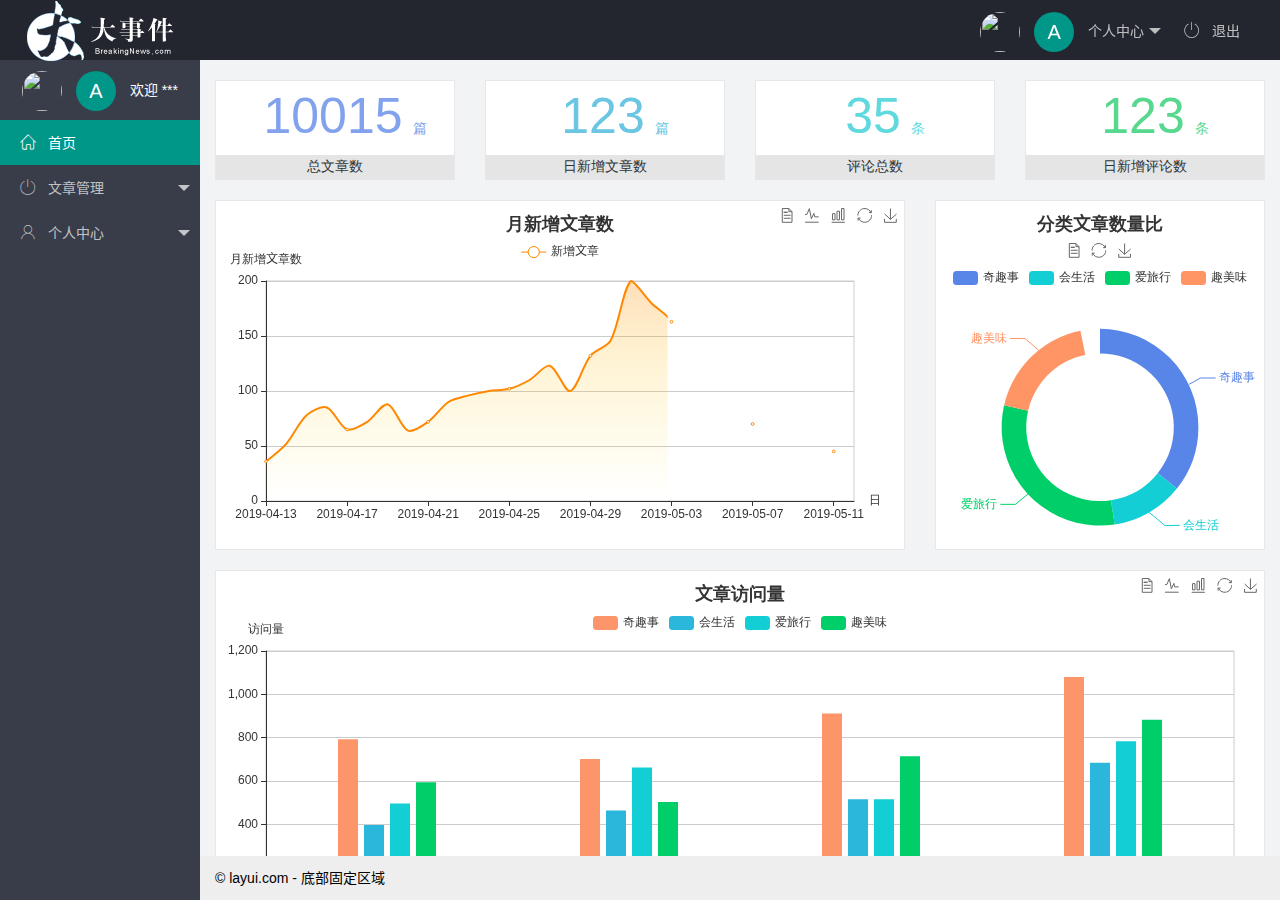
==== index.html @ 50512242 "完成了项目的首页功能" ====
<!DOCTYPE html>
<html lang="zh-CN">

<head>
    <meta charset="UTF-8">
    <meta name="viewport" content="width=device-width, initial-scale=1.0">
    <title>Document</title>
    <link rel="stylesheet" href="/assets/lib/layui/css/layui.css">
    <link rel="stylesheet" href="/assets/fonts/iconfont.css">
    <link rel="stylesheet" href="/assets/css/index.css">
</head>

<body class="layui-layout-body">
    <div class="layui-layout layui-layout-admin">
        <div class="layui-header">
            <div class="layui-logo">
                <img src="/assets/images/logo.png" alt="">
            </div>
            <!-- 头部区域（可配合layui已有的水平导航） -->
            
            <ul class="layui-nav layui-layout-right">
                <li class="layui-nav-item">
                    <a href="javascript:;" class="userinfo">
                        <img src="http://t.cn/RCzsdCq" class="layui-nav-img">
                        <span class="text-tavtar">A</span>
                        个人中心
                    </a>
                    <dl class="layui-nav-child">
                        <dd><a href="">基本资料</a></dd>
                        <dd><a href="">更换头像</a></dd>
                        <dd><a href="">重置密码</a></dd>
                    </dl>
                </li>
                <li class="layui-nav-item"><a href="javascript:;" id="btnLogout">
                    <span class="iconfont icon-tuichu"></span>
                    退出</a></li>
            </ul>
        </div>

        <div class="layui-side layui-bg-black">
            <div class="layui-side-scroll">

                <div class="userinfo">
                    <img src="http://t.cn/RCzsdCq" class="layui-nav-img">
                    <span class="text-tavtar"> A</span>
                    <span id="welcome">
                        欢迎 ***
                    </span>
                </div>

                <!-- 左侧导航区域（可配合layui已有的垂直导航） -->
                <ul class="layui-nav layui-nav-tree" lay-filter="test"  lay-shrink="all">
                    <li class="layui-nav-item layui-this"><a href="">
                        <span class="iconfont icon-home"></span>
                        首页</a></li>

                    <li class="layui-nav-item ">
                        <a class="" href="javascript:;">
                            <span class="iconfont icon-tuichu"></span>
                            文章管理</a>
                        <dl class="layui-nav-child">
                            <dd><a href="javascript:;"><i class="layui-icon layui-icon-app"></i>  文章类别</a></dd>
                            <dd><a href="javascript:;"><i class="layui-icon layui-icon-app"></i>  文章列表</a></dd>
                            <dd><a href="javascript:;"><i class="layui-icon layui-icon-app"></i>  发表文章</a></dd>
                        </dl>
                    </li>

                    <li class="layui-nav-item">
                        <a href="javascript:;">
                            <span class="iconfont icon-user"></span>
                            个人中心</a>
                        <dl class="layui-nav-child">
                            <dd><a href="javascript:;"><i class="layui-icon layui-icon-app"></i>  基本资料</a></dd>
                            <dd><a href="javascript:;"><i class="layui-icon layui-icon-app"></i>  更换头像</a></dd>
                            <dd><a href="javascript:;"><i class="layui-icon layui-icon-face-smile"></i>  重置密码</a></dd>
                        </dl>
                    </li>
                </ul>
            </div>
        </div>

        <div class="layui-body">
            <!-- 内容主体区域 -->
            <iframe src="/home/dashboard.html" frameborder="0"></iframe>
        </div>

        <div class="layui-footer">
            <!-- 底部固定区域 -->
            © layui.com - 底部固定区域
        </div>
    </div>
    
    <script src="/assets/lib/layui/layui.all.js"></script>
    <script src="/assets/lib/jquery.js"></script>
    <script src="/assets/\/js/baseAPI.js"></script>
    <script src="/assets/js/index.js"></script>
</body>

</html>
---- assets/lib/layui/css/layui.css ----
/** layui-v2.5.5 MIT License By https://www.layui.com */
 .layui-inline,img{display:inline-block;vertical-align:middle}h1,h2,h3,h4,h5,h6{font-weight:400}.layui-edge,.layui-header,.layui-inline,.layui-main{position:relative}.layui-body,.layui-edge,.layui-elip{overflow:hidden}.layui-btn,.layui-edge,.layui-inline,img{vertical-align:middle}.layui-btn,.layui-disabled,.layui-icon,.layui-unselect{-moz-user-select:none;-webkit-user-select:none;-ms-user-select:none}.layui-elip,.layui-form-checkbox span,.layui-form-pane .layui-form-label{text-overflow:ellipsis;white-space:nowrap}.layui-breadcrumb,.layui-tree-btnGroup{visibility:hidden}blockquote,body,button,dd,div,dl,dt,form,h1,h2,h3,h4,h5,h6,input,li,ol,p,pre,td,textarea,th,ul{margin:0;padding:0;-webkit-tap-highlight-color:rgba(0,0,0,0)}a:active,a:hover{outline:0}img{border:none}li{list-style:none}table{border-collapse:collapse;border-spacing:0}h4,h5,h6{font-size:100%}button,input,optgroup,option,select,textarea{font-family:inherit;font-size:inherit;font-style:inherit;font-weight:inherit;outline:0}pre{white-space:pre-wrap;white-space:-moz-pre-wrap;white-space:-pre-wrap;white-space:-o-pre-wrap;word-wrap:break-word}body{line-height:24px;font:14px Helvetica Neue,Helvetica,PingFang SC,Tahoma,Arial,sans-serif}hr{height:1px;margin:10px 0;border:0;clear:both}a{color:#333;text-decoration:none}a:hover{color:#777}a cite{font-style:normal;*cursor:pointer}.layui-border-box,.layui-border-box *{box-sizing:border-box}.layui-box,.layui-box *{box-sizing:content-box}.layui-clear{clear:both;*zoom:1}.layui-clear:after{content:'\20';clear:both;*zoom:1;display:block;height:0}.layui-inline{*display:inline;*zoom:1}.layui-edge{display:inline-block;width:0;height:0;border-width:6px;border-style:dashed;border-color:transparent}.layui-edge-top{top:-4px;border-bottom-color:#999;border-bottom-style:solid}.layui-edge-right{border-left-color:#999;border-left-style:solid}.layui-edge-bottom{top:2px;border-top-color:#999;border-top-style:solid}.layui-edge-left{border-right-color:#999;border-right-style:solid}.layui-disabled,.layui-disabled:hover{color:#d2d2d2!important;cursor:not-allowed!important}.layui-circle{border-radius:100%}.layui-show{display:block!important}.layui-hide{display:none!important}@font-face{font-family:layui-icon;src:url(../font/iconfont.eot?v=250);src:url(../font/iconfont.eot?v=250#iefix) format('embedded-opentype'),url(../font/iconfont.woff2?v=250) format('woff2'),url(../font/iconfont.woff?v=250) format('woff'),url(../font/iconfont.ttf?v=250) format('truetype'),url(../font/iconfont.svg?v=250#layui-icon) format('svg')}.layui-icon{font-family:layui-icon!important;font-size:16px;font-style:normal;-webkit-font-smoothing:antialiased;-moz-osx-font-smoothing:grayscale}.layui-icon-reply-fill:before{content:"\e611"}.layui-icon-set-fill:before{content:"\e614"}.layui-icon-menu-fill:before{content:"\e60f"}.layui-icon-search:before{content:"\e615"}.layui-icon-share:before{content:"\e641"}.layui-icon-set-sm:before{content:"\e620"}.layui-icon-engine:before{content:"\e628"}.layui-icon-close:before{content:"\1006"}.layui-icon-close-fill:before{content:"\1007"}.layui-icon-chart-screen:before{content:"\e629"}.layui-icon-star:before{content:"\e600"}.layui-icon-circle-dot:before{content:"\e617"}.layui-icon-chat:before{content:"\e606"}.layui-icon-release:before{content:"\e609"}.layui-icon-list:before{content:"\e60a"}.layui-icon-chart:before{content:"\e62c"}.layui-icon-ok-circle:before{content:"\1005"}.layui-icon-layim-theme:before{content:"\e61b"}.layui-icon-table:before{content:"\e62d"}.layui-icon-right:before{content:"\e602"}.layui-icon-left:before{content:"\e603"}.layui-icon-cart-simple:before{content:"\e698"}.layui-icon-face-cry:before{content:"\e69c"}.layui-icon-face-smile:before{content:"\e6af"}.layui-icon-survey:before{content:"\e6b2"}.layui-icon-tree:before{content:"\e62e"}.layui-icon-upload-circle:before{content:"\e62f"}.layui-icon-add-circle:before{content:"\e61f"}.layui-icon-download-circle:before{content:"\e601"}.layui-icon-templeate-1:before{content:"\e630"}.layui-icon-util:before{content:"\e631"}.layui-icon-face-surprised:before{content:"\e664"}.layui-icon-edit:before{content:"\e642"}.layui-icon-speaker:before{content:"\e645"}.layui-icon-down:before{content:"\e61a"}.layui-icon-file:before{content:"\e621"}.layui-icon-layouts:before{content:"\e632"}.layui-icon-rate-half:before{content:"\e6c9"}.layui-icon-add-circle-fine:before{content:"\e608"}.layui-icon-prev-circle:before{content:"\e633"}.layui-icon-read:before{content:"\e705"}.layui-icon-404:before{content:"\e61c"}.layui-icon-carousel:before{content:"\e634"}.layui-icon-help:before{content:"\e607"}.layui-icon-code-circle:before{content:"\e635"}.layui-icon-water:before{content:"\e636"}.layui-icon-username:before{content:"\e66f"}.layui-icon-find-fill:before{content:"\e670"}.layui-icon-about:before{content:"\e60b"}.layui-icon-location:before{content:"\e715"}.layui-icon-up:before{content:"\e619"}.layui-icon-pause:before{content:"\e651"}.layui-icon-date:before{content:"\e637"}.layui-icon-layim-uploadfile:before{content:"\e61d"}.layui-icon-delete:before{content:"\e640"}.layui-icon-play:before{content:"\e652"}.layui-icon-top:before{content:"\e604"}.layui-icon-friends:before{content:"\e612"}.layui-icon-refresh-3:before{content:"\e9aa"}.layui-icon-ok:before{content:"\e605"}.layui-icon-layer:before{content:"\e638"}.layui-icon-face-smile-fine:before{content:"\e60c"}.layui-icon-dollar:before{content:"\e659"}.layui-icon-group:before{content:"\e613"}.layui-icon-layim-download:before{content:"\e61e"}.layui-icon-picture-fine:before{content:"\e60d"}.layui-icon-link:before{content:"\e64c"}.layui-icon-diamond:before{content:"\e735"}.layui-icon-log:before{content:"\e60e"}.layui-icon-rate-solid:before{content:"\e67a"}.layui-icon-fonts-del:before{content:"\e64f"}.layui-icon-unlink:before{content:"\e64d"}.layui-icon-fonts-clear:before{content:"\e639"}.layui-icon-triangle-r:before{content:"\e623"}.layui-icon-circle:before{content:"\e63f"}.layui-icon-radio:before{content:"\e643"}.layui-icon-align-center:before{content:"\e647"}.layui-icon-align-right:before{content:"\e648"}.layui-icon-align-left:before{content:"\e649"}.layui-icon-loading-1:before{content:"\e63e"}.layui-icon-return:before{content:"\e65c"}.layui-icon-fonts-strong:before{content:"\e62b"}.layui-icon-upload:before{content:"\e67c"}.layui-icon-dialogue:before{content:"\e63a"}.layui-icon-video:before{content:"\e6ed"}.layui-icon-headset:before{content:"\e6fc"}.layui-icon-cellphone-fine:before{content:"\e63b"}.layui-icon-add-1:before{content:"\e654"}.layui-icon-face-smile-b:before{content:"\e650"}.layui-icon-fonts-html:before{content:"\e64b"}.layui-icon-form:before{content:"\e63c"}.layui-icon-cart:before{content:"\e657"}.layui-icon-camera-fill:before{content:"\e65d"}.layui-icon-tabs:before{content:"\e62a"}.layui-icon-fonts-code:before{content:"\e64e"}.layui-icon-fire:before{content:"\e756"}.layui-icon-set:before{content:"\e716"}.layui-icon-fonts-u:before{content:"\e646"}.layui-icon-triangle-d:before{content:"\e625"}.layui-icon-tips:before{content:"\e702"}.layui-icon-picture:before{content:"\e64a"}.layui-icon-more-vertical:before{content:"\e671"}.layui-icon-flag:before{content:"\e66c"}.layui-icon-loading:before{content:"\e63d"}.layui-icon-fonts-i:before{content:"\e644"}.layui-icon-refresh-1:before{content:"\e666"}.layui-icon-rmb:before{content:"\e65e"}.layui-icon-home:before{content:"\e68e"}.layui-icon-user:before{content:"\e770"}.layui-icon-notice:before{content:"\e667"}.layui-icon-login-weibo:before{content:"\e675"}.layui-icon-voice:before{content:"\e688"}.layui-icon-upload-drag:before{content:"\e681"}.layui-icon-login-qq:before{content:"\e676"}.layui-icon-snowflake:before{content:"\e6b1"}.layui-icon-file-b:before{content:"\e655"}.layui-icon-template:before{content:"\e663"}.layui-icon-auz:before{content:"\e672"}.layui-icon-console:before{content:"\e665"}.layui-icon-app:before{content:"\e653"}.layui-icon-prev:before{content:"\e65a"}.layui-icon-website:before{content:"\e7ae"}.layui-icon-next:before{content:"\e65b"}.layui-icon-component:before{content:"\e857"}.layui-icon-more:before{content:"\e65f"}.layui-icon-login-wechat:before{content:"\e677"}.layui-icon-shrink-right:before{content:"\e668"}.layui-icon-spread-left:before{content:"\e66b"}.layui-icon-camera:before{content:"\e660"}.layui-icon-note:before{content:"\e66e"}.layui-icon-refresh:before{content:"\e669"}.layui-icon-female:before{content:"\e661"}.layui-icon-male:before{content:"\e662"}.layui-icon-password:before{content:"\e673"}.layui-icon-senior:before{content:"\e674"}.layui-icon-theme:before{content:"\e66a"}.layui-icon-tread:before{content:"\e6c5"}.layui-icon-praise:before{content:"\e6c6"}.layui-icon-star-fill:before{content:"\e658"}.layui-icon-rate:before{content:"\e67b"}.layui-icon-template-1:before{content:"\e656"}.layui-icon-vercode:before{content:"\e679"}.layui-icon-cellphone:before{content:"\e678"}.layui-icon-screen-full:before{content:"\e622"}.layui-icon-screen-restore:before{content:"\e758"}.layui-icon-cols:before{content:"\e610"}.layui-icon-export:before{content:"\e67d"}.layui-icon-print:before{content:"\e66d"}.layui-icon-slider:before{content:"\e714"}.layui-icon-addition:before{content:"\e624"}.layui-icon-subtraction:before{content:"\e67e"}.layui-icon-service:before{content:"\e626"}.layui-icon-transfer:before{content:"\e691"}.layui-main{width:1140px;margin:0 auto}.layui-header{z-index:1000;height:60px}.layui-header a:hover{transition:all .5s;-webkit-transition:all .5s}.layui-side{position:fixed;left:0;top:0;bottom:0;z-index:999;width:200px;overflow-x:hidden}.layui-side-scroll{position:relative;width:220px;height:100%;overflow-x:hidden}.layui-body{position:absolute;left:200px;right:0;top:0;bottom:0;z-index:998;width:auto;overflow-y:auto;box-sizing:border-box}.layui-layout-body{overflow:hidden}.layui-layout-admin .layui-header{background-color:#23262E}.layui-layout-admin .layui-side{top:60px;width:200px;overflow-x:hidden}.layui-layout-admin .layui-body{position:fixed;top:60px;bottom:44px}.layui-layout-admin .layui-main{width:auto;margin:0 15px}.layui-layout-admin .layui-footer{position:fixed;left:200px;right:0;bottom:0;height:44px;line-height:44px;padding:0 15px;background-color:#eee}.layui-layout-admin .layui-logo{position:absolute;left:0;top:0;width:200px;height:100%;line-height:60px;text-align:center;color:#009688;font-size:16px}.layui-layout-admin .layui-header .layui-nav{background:0 0}.layui-layout-left{position:absolute!important;left:200px;top:0}.layui-layout-right{position:absolute!important;right:0;top:0}.layui-container{position:relative;margin:0 auto;padding:0 15px;box-sizing:border-box}.layui-fluid{position:relative;margin:0 auto;padding:0 15px}.layui-row:after,.layui-row:before{content:'';display:block;clear:both}.layui-col-lg1,.layui-col-lg10,.layui-col-lg11,.layui-col-lg12,.layui-col-lg2,.layui-col-lg3,.layui-col-lg4,.layui-col-lg5,.layui-col-lg6,.layui-col-lg7,.layui-col-lg8,.layui-col-lg9,.layui-col-md1,.layui-col-md10,.layui-col-md11,.layui-col-md12,.layui-col-md2,.layui-col-md3,.layui-col-md4,.layui-col-md5,.layui-col-md6,.layui-col-md7,.layui-col-md8,.layui-col-md9,.layui-col-sm1,.layui-col-sm10,.layui-col-sm11,.layui-col-sm12,.layui-col-sm2,.layui-col-sm3,.layui-col-sm4,.layui-col-sm5,.layui-col-sm6,.layui-col-sm7,.layui-col-sm8,.layui-col-sm9,.layui-col-xs1,.layui-col-xs10,.layui-col-xs11,.layui-col-xs12,.layui-col-xs2,.layui-col-xs3,.layui-col-xs4,.layui-col-xs5,.layui-col-xs6,.layui-col-xs7,.layui-col-xs8,.layui-col-xs9{position:relative;display:block;box-sizing:border-box}.layui-col-xs1,.layui-col-xs10,.layui-col-xs11,.layui-col-xs12,.layui-col-xs2,.layui-col-xs3,.layui-col-xs4,.layui-col-xs5,.layui-col-xs6,.layui-col-xs7,.layui-col-xs8,.layui-col-xs9{float:left}.layui-col-xs1{width:8.33333333%}.layui-col-xs2{width:16.66666667%}.layui-col-xs3{width:25%}.layui-col-xs4{width:33.33333333%}.layui-col-xs5{width:41.66666667%}.layui-col-xs6{width:50%}.layui-col-xs7{width:58.33333333%}.layui-col-xs8{width:66.66666667%}.layui-col-xs9{width:75%}.layui-col-xs10{width:83.33333333%}.layui-col-xs11{width:91.66666667%}.layui-col-xs12{width:100%}.layui-col-xs-offset1{margin-left:8.33333333%}.layui-col-xs-offset2{margin-left:16.66666667%}.layui-col-xs-offset3{margin-left:25%}.layui-col-xs-offset4{margin-left:33.33333333%}.layui-col-xs-offset5{margin-left:41.66666667%}.layui-col-xs-offset6{margin-left:50%}.layui-col-xs-offset7{margin-left:58.33333333%}.layui-col-xs-offset8{margin-left:66.66666667%}.layui-col-xs-offset9{margin-left:75%}.layui-col-xs-offset10{margin-left:83.33333333%}.layui-col-xs-offset11{margin-left:91.66666667%}.layui-col-xs-offset12{margin-left:100%}@media screen and (max-width:768px){.layui-hide-xs{display:none!important}.layui-show-xs-block{display:block!important}.layui-show-xs-inline{display:inline!important}.layui-show-xs-inline-block{display:inline-block!important}}@media screen and (min-width:768px){.layui-container{width:750px}.layui-hide-sm{display:none!important}.layui-show-sm-block{display:block!important}.layui-show-sm-inline{display:inline!important}.layui-show-sm-inline-block{display:inline-block!important}.layui-col-sm1,.layui-col-sm10,.layui-col-sm11,.layui-col-sm12,.layui-col-sm2,.layui-col-sm3,.layui-col-sm4,.layui-col-sm5,.layui-col-sm6,.layui-col-sm7,.layui-col-sm8,.layui-col-sm9{float:left}.layui-col-sm1{width:8.33333333%}.layui-col-sm2{width:16.66666667%}.layui-col-sm3{width:25%}.layui-col-sm4{width:33.33333333%}.layui-col-sm5{width:41.66666667%}.layui-col-sm6{width:50%}.layui-col-sm7{width:58.33333333%}.layui-col-sm8{width:66.66666667%}.layui-col-sm9{width:75%}.layui-col-sm10{width:83.33333333%}.layui-col-sm11{width:91.66666667%}.layui-col-sm12{width:100%}.layui-col-sm-offset1{margin-left:8.33333333%}.layui-col-sm-offset2{margin-left:16.66666667%}.layui-col-sm-offset3{margin-left:25%}.layui-col-sm-offset4{margin-left:33.33333333%}.layui-col-sm-offset5{margin-left:41.66666667%}.layui-col-sm-offset6{margin-left:50%}.layui-col-sm-offset7{margin-left:58.33333333%}.layui-col-sm-offset8{margin-left:66.66666667%}.layui-col-sm-offset9{margin-left:75%}.layui-col-sm-offset10{margin-left:83.33333333%}.layui-col-sm-offset11{margin-left:91.66666667%}.layui-col-sm-offset12{margin-left:100%}}@media screen and (min-width:992px){.layui-container{width:970px}.layui-hide-md{display:none!important}.layui-show-md-block{display:block!important}.layui-show-md-inline{display:inline!important}.layui-show-md-inline-block{display:inline-block!important}.layui-col-md1,.layui-col-md10,.layui-col-md11,.layui-col-md12,.layui-col-md2,.layui-col-md3,.layui-col-md4,.layui-col-md5,.layui-col-md6,.layui-col-md7,.layui-col-md8,.layui-col-md9{float:left}.layui-col-md1{width:8.33333333%}.layui-col-md2{width:16.66666667%}.layui-col-md3{width:25%}.layui-col-md4{width:33.33333333%}.layui-col-md5{width:41.66666667%}.layui-col-md6{width:50%}.layui-col-md7{width:58.33333333%}.layui-col-md8{width:66.66666667%}.layui-col-md9{width:75%}.layui-col-md10{width:83.33333333%}.layui-col-md11{width:91.66666667%}.layui-col-md12{width:100%}.layui-col-md-offset1{margin-left:8.33333333%}.layui-col-md-offset2{margin-left:16.66666667%}.layui-col-md-offset3{margin-left:25%}.layui-col-md-offset4{margin-left:33.33333333%}.layui-col-md-offset5{margin-left:41.66666667%}.layui-col-md-offset6{margin-left:50%}.layui-col-md-offset7{margin-left:58.33333333%}.layui-col-md-offset8{margin-left:66.66666667%}.layui-col-md-offset9{margin-left:75%}.layui-col-md-offset10{margin-left:83.33333333%}.layui-col-md-offset11{margin-left:91.66666667%}.layui-col-md-offset12{margin-left:100%}}@media screen and (min-width:1200px){.layui-container{width:1170px}.layui-hide-lg{display:none!important}.layui-show-lg-block{display:block!important}.layui-show-lg-inline{display:inline!important}.layui-show-lg-inline-block{display:inline-block!important}.layui-col-lg1,.layui-col-lg10,.layui-col-lg11,.layui-col-lg12,.layui-col-lg2,.layui-col-lg3,.layui-col-lg4,.layui-col-lg5,.layui-col-lg6,.layui-col-lg7,.layui-col-lg8,.layui-col-lg9{float:left}.layui-col-lg1{width:8.33333333%}.layui-col-lg2{width:16.66666667%}.layui-col-lg3{width:25%}.layui-col-lg4{width:33.33333333%}.layui-col-lg5{width:41.66666667%}.layui-col-lg6{width:50%}.layui-col-lg7{width:58.33333333%}.layui-col-lg8{width:66.66666667%}.layui-col-lg9{width:75%}.layui-col-lg10{width:83.33333333%}.layui-col-lg11{width:91.66666667%}.layui-col-lg12{width:100%}.layui-col-lg-offset1{margin-left:8.33333333%}.layui-col-lg-offset2{margin-left:16.66666667%}.layui-col-lg-offset3{margin-left:25%}.layui-col-lg-offset4{margin-left:33.33333333%}.layui-col-lg-offset5{margin-left:41.66666667%}.layui-col-lg-offset6{margin-left:50%}.layui-col-lg-offset7{margin-left:58.33333333%}.layui-col-lg-offset8{margin-left:66.66666667%}.layui-col-lg-offset9{margin-left:75%}.layui-col-lg-offset10{margin-left:83.33333333%}.layui-col-lg-offset11{margin-left:91.66666667%}.layui-col-lg-offset12{margin-left:100%}}.layui-col-space1{margin:-.5px}.layui-col-space1>*{padding:.5px}.layui-col-space3{margin:-1.5px}.layui-col-space3>*{padding:1.5px}.layui-col-space5{margin:-2.5px}.layui-col-space5>*{padding:2.5px}.layui-col-space8{margin:-3.5px}.layui-col-space8>*{padding:3.5px}.layui-col-space10{margin:-5px}.layui-col-space10>*{padding:5px}.layui-col-space12{margin:-6px}.layui-col-space12>*{padding:6px}.layui-col-space15{margin:-7.5px}.layui-col-space15>*{padding:7.5px}.layui-col-space18{margin:-9px}.layui-col-space18>*{padding:9px}.layui-col-space20{margin:-10px}.layui-col-space20>*{padding:10px}.layui-col-space22{margin:-11px}.layui-col-space22>*{padding:11px}.layui-col-space25{margin:-12.5px}.layui-col-space25>*{padding:12.5px}.layui-col-space30{margin:-15px}.layui-col-space30>*{padding:15px}.layui-btn,.layui-input,.layui-select,.layui-textarea,.layui-upload-button{outline:0;-webkit-appearance:none;transition:all .3s;-webkit-transition:all .3s;box-sizing:border-box}.layui-elem-quote{margin-bottom:10px;padding:15px;line-height:22px;border-left:5px solid #009688;border-radius:0 2px 2px 0;background-color:#f2f2f2}.layui-quote-nm{border-style:solid;border-width:1px 1px 1px 5px;background:0 0}.layui-elem-field{margin-bottom:10px;padding:0;border-width:1px;border-style:solid}.layui-elem-field legend{margin-left:20px;padding:0 10px;font-size:20px;font-weight:300}.layui-field-title{margin:10px 0 20px;border-width:1px 0 0}.layui-field-box{padding:10px 15px}.layui-field-title .layui-field-box{padding:10px 0}.layui-progress{position:relative;height:6px;border-radius:20px;background-color:#e2e2e2}.layui-progress-bar{position:absolute;left:0;top:0;width:0;max-width:100%;height:6px;border-radius:20px;text-align:right;background-color:#5FB878;transition:all .3s;-webkit-transition:all .3s}.layui-progress-big,.layui-progress-big .layui-progress-bar{height:18px;line-height:18px}.layui-progress-text{position:relative;top:-20px;line-height:18px;font-size:12px;color:#666}.layui-progress-big .layui-progress-text{position:static;padding:0 10px;color:#fff}.layui-collapse{border-width:1px;border-style:solid;border-radius:2px}.layui-colla-content,.layui-colla-item{border-top-width:1px;border-top-style:solid}.layui-colla-item:first-child{border-top:none}.layui-colla-title{position:relative;height:42px;line-height:42px;padding:0 15px 0 35px;color:#333;background-color:#f2f2f2;cursor:pointer;font-size:14px;overflow:hidden}.layui-colla-content{display:none;padding:10px 15px;line-height:22px;color:#666}.layui-colla-icon{position:absolute;left:15px;top:0;font-size:14px}.layui-card{margin-bottom:15px;border-radius:2px;background-color:#fff;box-shadow:0 1px 2px 0 rgba(0,0,0,.05)}.layui-card:last-child{margin-bottom:0}.layui-card-header{position:relative;height:42px;line-height:42px;padding:0 15px;border-bottom:1px solid #f6f6f6;color:#333;border-radius:2px 2px 0 0;font-size:14px}.layui-bg-black,.layui-bg-blue,.layui-bg-cyan,.layui-bg-green,.layui-bg-orange,.layui-bg-red{color:#fff!important}.layui-card-body{position:relative;padding:10px 15px;line-height:24px}.layui-card-body[pad15]{padding:15px}.layui-card-body[pad20]{padding:20px}.layui-card-body .layui-table{margin:5px 0}.layui-card .layui-tab{margin:0}.layui-panel-window{position:relative;padding:15px;border-radius:0;border-top:5px solid #E6E6E6;background-color:#fff}.layui-auxiliar-moving{position:fixed;left:0;right:0;top:0;bottom:0;width:100%;height:100%;background:0 0;z-index:9999999999}.layui-form-label,.layui-form-mid,.layui-form-select,.layui-input-block,.layui-input-inline,.layui-textarea{position:relative}.layui-bg-red{background-color:#FF5722!important}.layui-bg-orange{background-color:#FFB800!important}.layui-bg-green{background-color:#009688!important}.layui-bg-cyan{background-color:#2F4056!important}.layui-bg-blue{background-color:#1E9FFF!important}.layui-bg-black{background-color:#393D49!important}.layui-bg-gray{background-color:#eee!important;color:#666!important}.layui-badge-rim,.layui-colla-content,.layui-colla-item,.layui-collapse,.layui-elem-field,.layui-form-pane .layui-form-item[pane],.layui-form-pane .layui-form-label,.layui-input,.layui-layedit,.layui-layedit-tool,.layui-quote-nm,.layui-select,.layui-tab-bar,.layui-tab-card,.layui-tab-title,.layui-tab-title .layui-this:after,.layui-textarea{border-color:#e6e6e6}.layui-timeline-item:before,hr{background-color:#e6e6e6}.layui-text{line-height:22px;font-size:14px;color:#666}.layui-text h1,.layui-text h2,.layui-text h3{font-weight:500;color:#333}.layui-text h1{font-size:30px}.layui-text h2{font-size:24px}.layui-text h3{font-size:18px}.layui-text a:not(.layui-btn){color:#01AAED}.layui-text a:not(.layui-btn):hover{text-decoration:underline}.layui-text ul{padding:5px 0 5px 15px}.layui-text ul li{margin-top:5px;list-style-type:disc}.layui-text em,.layui-word-aux{color:#999!important;padding:0 5px!important}.layui-btn{display:inline-block;height:38px;line-height:38px;padding:0 18px;background-color:#009688;color:#fff;white-space:nowrap;text-align:center;font-size:14px;border:none;border-radius:2px;cursor:pointer}.layui-btn:hover{opacity:.8;filter:alpha(opacity=80);color:#fff}.layui-btn:active{opacity:1;filter:alpha(opacity=100)}.layui-btn+.layui-btn{margin-left:10px}.layui-btn-container{font-size:0}.layui-btn-container .layui-btn{margin-right:10px;margin-bottom:10px}.layui-btn-container .layui-btn+.layui-btn{margin-left:0}.layui-table .layui-btn-container .layui-btn{margin-bottom:9px}.layui-btn-radius{border-radius:100px}.layui-btn .layui-icon{margin-right:3px;font-size:18px;vertical-align:bottom;vertical-align:middle\9}.layui-btn-primary{border:1px solid #C9C9C9;background-color:#fff;color:#555}.layui-btn-primary:hover{border-color:#009688;color:#333}.layui-btn-normal{background-color:#1E9FFF}.layui-btn-warm{background-color:#FFB800}.layui-btn-danger{background-color:#FF5722}.layui-btn-checked{background-color:#5FB878}.layui-btn-disabled,.layui-btn-disabled:active,.layui-btn-disabled:hover{border:1px solid #e6e6e6;background-color:#FBFBFB;color:#C9C9C9;cursor:not-allowed;opacity:1}.layui-btn-lg{height:44px;line-height:44px;padding:0 25px;font-size:16px}.layui-btn-sm{height:30px;line-height:30px;padding:0 10px;font-size:12px}.layui-btn-sm i{font-size:16px!important}.layui-btn-xs{height:22px;line-height:22px;padding:0 5px;font-size:12px}.layui-btn-xs i{font-size:14px!important}.layui-btn-group{display:inline-block;vertical-align:middle;font-size:0}.layui-btn-group .layui-btn{margin-left:0!important;margin-right:0!important;border-left:1px solid rgba(255,255,255,.5);border-radius:0}.layui-btn-group .layui-btn-primary{border-left:none}.layui-btn-group .layui-btn-primary:hover{border-color:#C9C9C9;color:#009688}.layui-btn-group .layui-btn:first-child{border-left:none;border-radius:2px 0 0 2px}.layui-btn-group .layui-btn-primary:first-child{border-left:1px solid #c9c9c9}.layui-btn-group .layui-btn:last-child{border-radius:0 2px 2px 0}.layui-btn-group .layui-btn+.layui-btn{margin-left:0}.layui-btn-group+.layui-btn-group{margin-left:10px}.layui-btn-fluid{width:100%}.layui-input,.layui-select,.layui-textarea{height:38px;line-height:1.3;line-height:38px\9;border-width:1px;border-style:solid;background-color:#fff;border-radius:2px}.layui-input::-webkit-input-placeholder,.layui-select::-webkit-input-placeholder,.layui-textarea::-webkit-input-placeholder{line-height:1.3}.layui-input,.layui-textarea{display:block;width:100%;padding-left:10px}.layui-input:hover,.layui-textarea:hover{border-color:#D2D2D2!important}.layui-input:focus,.layui-textarea:focus{border-color:#C9C9C9!important}.layui-textarea{min-height:100px;height:auto;line-height:20px;padding:6px 10px;resize:vertical}.layui-select{padding:0 10px}.layui-form input[type=checkbox],.layui-form input[type=radio],.layui-form select{display:none}.layui-form [lay-ignore]{display:initial}.layui-form-item{margin-bottom:15px;clear:both;*zoom:1}.layui-form-item:after{content:'\20';clear:both;*zoom:1;display:block;height:0}.layui-form-label{float:left;display:block;padding:9px 15px;width:80px;font-weight:400;line-height:20px;text-align:right}.layui-form-label-col{display:block;float:none;padding:9px 0;line-height:20px;text-align:left}.layui-form-item .layui-inline{margin-bottom:5px;margin-right:10px}.layui-input-block{margin-left:110px;min-height:36px}.layui-input-inline{display:inline-block;vertical-align:middle}.layui-form-item .layui-input-inline{float:left;width:190px;margin-right:10px}.layui-form-text .layui-input-inline{width:auto}.layui-form-mid{float:left;display:block;padding:9px 0!important;line-height:20px;margin-right:10px}.layui-form-danger+.layui-form-select .layui-input,.layui-form-danger:focus{border-color:#FF5722!important}.layui-form-select .layui-input{padding-right:30px;cursor:pointer}.layui-form-select .layui-edge{position:absolute;right:10px;top:50%;margin-top:-3px;cursor:pointer;border-width:6px;border-top-color:#c2c2c2;border-top-style:solid;transition:all .3s;-webkit-transition:all .3s}.layui-form-select dl{display:none;position:absolute;left:0;top:42px;padding:5px 0;z-index:899;min-width:100%;border:1px solid #d2d2d2;max-height:300px;overflow-y:auto;background-color:#fff;border-radius:2px;box-shadow:0 2px 4px rgba(0,0,0,.12);box-sizing:border-box}.layui-form-select dl dd,.layui-form-select dl dt{padding:0 10px;line-height:36px;white-space:nowrap;overflow:hidden;text-overflow:ellipsis}.layui-form-select dl dt{font-size:12px;color:#999}.layui-form-select dl dd{cursor:pointer}.layui-form-select dl dd:hover{background-color:#f2f2f2;-webkit-transition:.5s all;transition:.5s all}.layui-form-select .layui-select-group dd{padding-left:20px}.layui-form-select dl dd.layui-select-tips{padding-left:10px!important;color:#999}.layui-form-select dl dd.layui-this{background-color:#5FB878;color:#fff}.layui-form-checkbox,.layui-form-select dl dd.layui-disabled{background-color:#fff}.layui-form-selected dl{display:block}.layui-form-checkbox,.layui-form-checkbox *,.layui-form-switch{display:inline-block;vertical-align:middle}.layui-form-selected .layui-edge{margin-top:-9px;-webkit-transform:rotate(180deg);transform:rotate(180deg);margin-top:-3px\9}:root .layui-form-selected .layui-edge{margin-top:-9px\0/IE9}.layui-form-selectup dl{top:auto;bottom:42px}.layui-select-none{margin:5px 0;text-align:center;color:#999}.layui-select-disabled .layui-disabled{border-color:#eee!important}.layui-select-disabled .layui-edge{border-top-color:#d2d2d2}.layui-form-checkbox{position:relative;height:30px;line-height:30px;margin-right:10px;padding-right:30px;cursor:pointer;font-size:0;-webkit-transition:.1s linear;transition:.1s linear;box-sizing:border-box}.layui-form-checkbox span{padding:0 10px;height:100%;font-size:14px;border-radius:2px 0 0 2px;background-color:#d2d2d2;color:#fff;overflow:hidden}.layui-form-checkbox:hover span{background-color:#c2c2c2}.layui-form-checkbox i{position:absolute;right:0;top:0;width:30px;height:28px;border:1px solid #d2d2d2;border-left:none;border-radius:0 2px 2px 0;color:#fff;font-size:20px;text-align:center}.layui-form-checkbox:hover i{border-color:#c2c2c2;color:#c2c2c2}.layui-form-checked,.layui-form-checked:hover{border-color:#5FB878}.layui-form-checked span,.layui-form-checked:hover span{background-color:#5FB878}.layui-form-checked i,.layui-form-checked:hover i{color:#5FB878}.layui-form-item .layui-form-checkbox{margin-top:4px}.layui-form-checkbox[lay-skin=primary]{height:auto!important;line-height:normal!important;min-width:18px;min-height:18px;border:none!important;margin-right:0;padding-left:28px;padding-right:0;background:0 0}.layui-form-checkbox[lay-skin=primary] span{padding-left:0;padding-right:15px;line-height:18px;background:0 0;color:#666}.layui-form-checkbox[lay-skin=primary] i{right:auto;left:0;width:16px;height:16px;line-height:16px;border:1px solid #d2d2d2;font-size:12px;border-radius:2px;background-color:#fff;-webkit-transition:.1s linear;transition:.1s linear}.layui-form-checkbox[lay-skin=primary]:hover i{border-color:#5FB878;color:#fff}.layui-form-checked[lay-skin=primary] i{border-color:#5FB878!important;background-color:#5FB878;color:#fff}.layui-checkbox-disbaled[lay-skin=primary] span{background:0 0!important;color:#c2c2c2}.layui-checkbox-disbaled[lay-skin=primary]:hover i{border-color:#d2d2d2}.layui-form-item .layui-form-checkbox[lay-skin=primary]{margin-top:10px}.layui-form-switch{position:relative;height:22px;line-height:22px;min-width:35px;padding:0 5px;margin-top:8px;border:1px solid #d2d2d2;border-radius:20px;cursor:pointer;background-color:#fff;-webkit-transition:.1s linear;transition:.1s linear}.layui-form-switch i{position:absolute;left:5px;top:3px;width:16px;height:16px;border-radius:20px;background-color:#d2d2d2;-webkit-transition:.1s linear;transition:.1s linear}.layui-form-switch em{position:relative;top:0;width:25px;margin-left:21px;padding:0!important;text-align:center!important;color:#999!important;font-style:normal!important;font-size:12px}.layui-form-onswitch{border-color:#5FB878;background-color:#5FB878}.layui-checkbox-disbaled,.layui-checkbox-disbaled i{border-color:#e2e2e2!important}.layui-form-onswitch i{left:100%;margin-left:-21px;background-color:#fff}.layui-form-onswitch em{margin-left:5px;margin-right:21px;color:#fff!important}.layui-checkbox-disbaled span{background-color:#e2e2e2!important}.layui-checkbox-disbaled:hover i{color:#fff!important}[lay-radio]{display:none}.layui-form-radio,.layui-form-radio *{display:inline-block;vertical-align:middle}.layui-form-radio{line-height:28px;margin:6px 10px 0 0;padding-right:10px;cursor:pointer;font-size:0}.layui-form-radio *{font-size:14px}.layui-form-radio>i{margin-right:8px;font-size:22px;color:#c2c2c2}.layui-form-radio>i:hover,.layui-form-radioed>i{color:#5FB878}.layui-radio-disbaled>i{color:#e2e2e2!important}.layui-form-pane .layui-form-label{width:110px;padding:8px 15px;height:38px;line-height:20px;border-width:1px;border-style:solid;border-radius:2px 0 0 2px;text-align:center;background-color:#FBFBFB;overflow:hidden;box-sizing:border-box}.layui-form-pane .layui-input-inline{margin-left:-1px}.layui-form-pane .layui-input-block{margin-left:110px;left:-1px}.layui-form-pane .layui-input{border-radius:0 2px 2px 0}.layui-form-pane .layui-form-text .layui-form-label{float:none;width:100%;border-radius:2px;box-sizing:border-box;text-align:left}.layui-form-pane .layui-form-text .layui-input-inline{display:block;margin:0;top:-1px;clear:both}.layui-form-pane .layui-form-text .layui-input-block{margin:0;left:0;top:-1px}.layui-form-pane .layui-form-text .layui-textarea{min-height:100px;border-radius:0 0 2px 2px}.layui-form-pane .layui-form-checkbox{margin:4px 0 4px 10px}.layui-form-pane .layui-form-radio,.layui-form-pane .layui-form-switch{margin-top:6px;margin-left:10px}.layui-form-pane .layui-form-item[pane]{position:relative;border-width:1px;border-style:solid}.layui-form-pane .layui-form-item[pane] .layui-form-label{position:absolute;left:0;top:0;height:100%;border-width:0 1px 0 0}.layui-form-pane .layui-form-item[pane] .layui-input-inline{margin-left:110px}@media screen and (max-width:450px){.layui-form-item .layui-form-label{text-overflow:ellipsis;overflow:hidden;white-space:nowrap}.layui-form-item .layui-inline{display:block;margin-right:0;margin-bottom:20px;clear:both}.layui-form-item .layui-inline:after{content:'\20';clear:both;display:block;height:0}.layui-form-item .layui-input-inline{display:block;float:none;left:-3px;width:auto;margin:0 0 10px 112px}.layui-form-item .layui-input-inline+.layui-form-mid{margin-left:110px;top:-5px;padding:0}.layui-form-item .layui-form-checkbox{margin-right:5px;margin-bottom:5px}}.layui-layedit{border-width:1px;border-style:solid;border-radius:2px}.layui-layedit-tool{padding:3px 5px;border-bottom-width:1px;border-bottom-style:solid;font-size:0}.layedit-tool-fixed{position:fixed;top:0;border-top:1px solid #e2e2e2}.layui-layedit-tool .layedit-tool-mid,.layui-layedit-tool .layui-icon{display:inline-block;vertical-align:middle;text-align:center;font-size:14px}.layui-layedit-tool .layui-icon{position:relative;width:32px;height:30px;line-height:30px;margin:3px 5px;color:#777;cursor:pointer;border-radius:2px}.layui-layedit-tool .layui-icon:hover{color:#393D49}.layui-layedit-tool .layui-icon:active{color:#000}.layui-layedit-tool .layedit-tool-active{background-color:#e2e2e2;color:#000}.layui-layedit-tool .layui-disabled,.layui-layedit-tool .layui-disabled:hover{color:#d2d2d2;cursor:not-allowed}.layui-layedit-tool .layedit-tool-mid{width:1px;height:18px;margin:0 10px;background-color:#d2d2d2}.layedit-tool-html{width:50px!important;font-size:30px!important}.layedit-tool-b,.layedit-tool-code,.layedit-tool-help{font-size:16px!important}.layedit-tool-d,.layedit-tool-face,.layedit-tool-image,.layedit-tool-unlink{font-size:18px!important}.layedit-tool-image input{position:absolute;font-size:0;left:0;top:0;width:100%;height:100%;opacity:.01;filter:Alpha(opacity=1);cursor:pointer}.layui-layedit-iframe iframe{display:block;width:100%}#LAY_layedit_code{overflow:hidden}.layui-laypage{display:inline-block;*display:inline;*zoom:1;vertical-align:middle;margin:10px 0;font-size:0}.layui-laypage>a:first-child,.layui-laypage>a:first-child em{border-radius:2px 0 0 2px}.layui-laypage>a:last-child,.layui-laypage>a:last-child em{border-radius:0 2px 2px 0}.layui-laypage>:first-child{margin-left:0!important}.layui-laypage>:last-child{margin-right:0!important}.layui-laypage a,.layui-laypage button,.layui-laypage input,.layui-laypage select,.layui-laypage span{border:1px solid #e2e2e2}.layui-laypage a,.layui-laypage span{display:inline-block;*display:inline;*zoom:1;vertical-align:middle;padding:0 15px;height:28px;line-height:28px;margin:0 -1px 5px 0;background-color:#fff;color:#333;font-size:12px}.layui-flow-more a *,.layui-laypage input,.layui-table-view select[lay-ignore]{display:inline-block}.layui-laypage a:hover{color:#009688}.layui-laypage em{font-style:normal}.layui-laypage .layui-laypage-spr{color:#999;font-weight:700}.layui-laypage a{text-decoration:none}.layui-laypage .layui-laypage-curr{position:relative}.layui-laypage .layui-laypage-curr em{position:relative;color:#fff}.layui-laypage .layui-laypage-curr .layui-laypage-em{position:absolute;left:-1px;top:-1px;padding:1px;width:100%;height:100%;background-color:#009688}.layui-laypage-em{border-radius:2px}.layui-laypage-next em,.layui-laypage-prev em{font-family:Sim sun;font-size:16px}.layui-laypage .layui-laypage-count,.layui-laypage .layui-laypage-limits,.layui-laypage .layui-laypage-refresh,.layui-laypage .layui-laypage-skip{margin-left:10px;margin-right:10px;padding:0;border:none}.layui-laypage .layui-laypage-limits,.layui-laypage .layui-laypage-refresh{vertical-align:top}.layui-laypage .layui-laypage-refresh i{font-size:18px;cursor:pointer}.layui-laypage select{height:22px;padding:3px;border-radius:2px;cursor:pointer}.layui-laypage .layui-laypage-skip{height:30px;line-height:30px;color:#999}.layui-laypage button,.layui-laypage input{height:30px;line-height:30px;border-radius:2px;vertical-align:top;background-color:#fff;box-sizing:border-box}.layui-laypage input{width:40px;margin:0 10px;padding:0 3px;text-align:center}.layui-laypage input:focus,.layui-laypage select:focus{border-color:#009688!important}.layui-laypage button{margin-left:10px;padding:0 10px;cursor:pointer}.layui-table,.layui-table-view{margin:10px 0}.layui-flow-more{margin:10px 0;text-align:center;color:#999;font-size:14px}.layui-flow-more a{height:32px;line-height:32px}.layui-flow-more a *{vertical-align:top}.layui-flow-more a cite{padding:0 20px;border-radius:3px;background-color:#eee;color:#333;font-style:normal}.layui-flow-more a cite:hover{opacity:.8}.layui-flow-more a i{font-size:30px;color:#737383}.layui-table{width:100%;background-color:#fff;color:#666}.layui-table tr{transition:all .3s;-webkit-transition:all .3s}.layui-table th{text-align:left;font-weight:400}.layui-table tbody tr:hover,.layui-table thead tr,.layui-table-click,.layui-table-header,.layui-table-hover,.layui-table-mend,.layui-table-patch,.layui-table-tool,.layui-table-total,.layui-table-total tr,.layui-table[lay-even] tr:nth-child(even){background-color:#f2f2f2}.layui-table td,.layui-table th,.layui-table-col-set,.layui-table-fixed-r,.layui-table-grid-down,.layui-table-header,.layui-table-page,.layui-table-tips-main,.layui-table-tool,.layui-table-total,.layui-table-view,.layui-table[lay-skin=line],.layui-table[lay-skin=row]{border-width:1px;border-style:solid;border-color:#e6e6e6}.layui-table td,.layui-table th{position:relative;padding:9px 15px;min-height:20px;line-height:20px;font-size:14px}.layui-table[lay-skin=line] td,.layui-table[lay-skin=line] th{border-width:0 0 1px}.layui-table[lay-skin=row] td,.layui-table[lay-skin=row] th{border-width:0 1px 0 0}.layui-table[lay-skin=nob] td,.layui-table[lay-skin=nob] th{border:none}.layui-table img{max-width:100px}.layui-table[lay-size=lg] td,.layui-table[lay-size=lg] th{padding:15px 30px}.layui-table-view .layui-table[lay-size=lg] .layui-table-cell{height:40px;line-height:40px}.layui-table[lay-size=sm] td,.layui-table[lay-size=sm] th{font-size:12px;padding:5px 10px}.layui-table-view .layui-table[lay-size=sm] .layui-table-cell{height:20px;line-height:20px}.layui-table[lay-data]{display:none}.layui-table-box{position:relative;overflow:hidden}.layui-table-view .layui-table{position:relative;width:auto;margin:0}.layui-table-view .layui-table[lay-skin=line]{border-width:0 1px 0 0}.layui-table-view .layui-table[lay-skin=row]{border-width:0 0 1px}.layui-table-view .layui-table td,.layui-table-view .layui-table th{padding:5px 0;border-top:none;border-left:none}.layui-table-view .layui-table th.layui-unselect .layui-table-cell span{cursor:pointer}.layui-table-view .layui-table td{cursor:default}.layui-table-view .layui-table td[data-edit=text]{cursor:text}.layui-table-view .layui-form-checkbox[lay-skin=primary] i{width:18px;height:18px}.layui-table-view .layui-form-radio{line-height:0;padding:0}.layui-table-view .layui-form-radio>i{margin:0;font-size:20px}.layui-table-init{position:absolute;left:0;top:0;width:100%;height:100%;text-align:center;z-index:110}.layui-table-init .layui-icon{position:absolute;left:50%;top:50%;margin:-15px 0 0 -15px;font-size:30px;color:#c2c2c2}.layui-table-header{border-width:0 0 1px;overflow:hidden}.layui-table-header .layui-table{margin-bottom:-1px}.layui-table-tool .layui-inline[lay-event]{position:relative;width:26px;height:26px;padding:5px;line-height:16px;margin-right:10px;text-align:center;color:#333;border:1px solid #ccc;cursor:pointer;-webkit-transition:.5s all;transition:.5s all}.layui-table-tool .layui-inline[lay-event]:hover{border:1px solid #999}.layui-table-tool-temp{padding-right:120px}.layui-table-tool-self{position:absolute;right:17px;top:10px}.layui-table-tool .layui-table-tool-self .layui-inline[lay-event]{margin:0 0 0 10px}.layui-table-tool-panel{position:absolute;top:29px;left:-1px;padding:5px 0;min-width:150px;min-height:40px;border:1px solid #d2d2d2;text-align:left;overflow-y:auto;background-color:#fff;box-shadow:0 2px 4px rgba(0,0,0,.12)}.layui-table-cell,.layui-table-tool-panel li{overflow:hidden;text-overflow:ellipsis;white-space:nowrap}.layui-table-tool-panel li{padding:0 10px;line-height:30px;-webkit-transition:.5s all;transition:.5s all}.layui-table-tool-panel li .layui-form-checkbox[lay-skin=primary]{width:100%;padding-left:28px}.layui-table-tool-panel li:hover{background-color:#f2f2f2}.layui-table-tool-panel li .layui-form-checkbox[lay-skin=primary] i{position:absolute;left:0;top:0}.layui-table-tool-panel li .layui-form-checkbox[lay-skin=primary] span{padding:0}.layui-table-tool .layui-table-tool-self .layui-table-tool-panel{left:auto;right:-1px}.layui-table-col-set{position:absolute;right:0;top:0;width:20px;height:100%;border-width:0 0 0 1px;background-color:#fff}.layui-table-sort{width:10px;height:20px;margin-left:5px;cursor:pointer!important}.layui-table-sort .layui-edge{position:absolute;left:5px;border-width:5px}.layui-table-sort .layui-table-sort-asc{top:3px;border-top:none;border-bottom-style:solid;border-bottom-color:#b2b2b2}.layui-table-sort .layui-table-sort-asc:hover{border-bottom-color:#666}.layui-table-sort .layui-table-sort-desc{bottom:5px;border-bottom:none;border-top-style:solid;border-top-color:#b2b2b2}.layui-table-sort .layui-table-sort-desc:hover{border-top-color:#666}.layui-table-sort[lay-sort=asc] .layui-table-sort-asc{border-bottom-color:#000}.layui-table-sort[lay-sort=desc] .layui-table-sort-desc{border-top-color:#000}.layui-table-cell{height:28px;line-height:28px;padding:0 15px;position:relative;box-sizing:border-box}.layui-table-cell .layui-form-checkbox[lay-skin=primary]{top:-1px;padding:0}.layui-table-cell .layui-table-link{color:#01AAED}.laytable-cell-checkbox,.laytable-cell-numbers,.laytable-cell-radio,.laytable-cell-space{padding:0;text-align:center}.layui-table-body{position:relative;overflow:auto;margin-right:-1px;margin-bottom:-1px}.layui-table-body .layui-none{line-height:26px;padding:15px;text-align:center;color:#999}.layui-table-fixed{position:absolute;left:0;top:0;z-index:101}.layui-table-fixed .layui-table-body{overflow:hidden}.layui-table-fixed-l{box-shadow:0 -1px 8px rgba(0,0,0,.08)}.layui-table-fixed-r{left:auto;right:-1px;border-width:0 0 0 1px;box-shadow:-1px 0 8px rgba(0,0,0,.08)}.layui-table-fixed-r .layui-table-header{position:relative;overflow:visible}.layui-table-mend{position:absolute;right:-49px;top:0;height:100%;width:50px}.layui-table-tool{position:relative;z-index:890;width:100%;min-height:50px;line-height:30px;padding:10px 15px;border-width:0 0 1px}.layui-table-tool .layui-btn-container{margin-bottom:-10px}.layui-table-page,.layui-table-total{border-width:1px 0 0;margin-bottom:-1px;overflow:hidden}.layui-table-page{position:relative;width:100%;padding:7px 7px 0;height:41px;font-size:12px;white-space:nowrap}.layui-table-page>div{height:26px}.layui-table-page .layui-laypage{margin:0}.layui-table-page .layui-laypage a,.layui-table-page .layui-laypage span{height:26px;line-height:26px;margin-bottom:10px;border:none;background:0 0}.layui-table-page .layui-laypage a,.layui-table-page .layui-laypage span.layui-laypage-curr{padding:0 12px}.layui-table-page .layui-laypage span{margin-left:0;padding:0}.layui-table-page .layui-laypage .layui-laypage-prev{margin-left:-7px!important}.layui-table-page .layui-laypage .layui-laypage-curr .layui-laypage-em{left:0;top:0;padding:0}.layui-table-page .layui-laypage button,.layui-table-page .layui-laypage input{height:26px;line-height:26px}.layui-table-page .layui-laypage input{width:40px}.layui-table-page .layui-laypage button{padding:0 10px}.layui-table-page select{height:18px}.layui-table-patch .layui-table-cell{padding:0;width:30px}.layui-table-edit{position:absolute;left:0;top:0;width:100%;height:100%;padding:0 14px 1px;border-radius:0;box-shadow:1px 1px 20px rgba(0,0,0,.15)}.layui-table-edit:focus{border-color:#5FB878!important}select.layui-table-edit{padding:0 0 0 10px;border-color:#C9C9C9}.layui-table-view .layui-form-checkbox,.layui-table-view .layui-form-radio,.layui-table-view .layui-form-switch{top:0;margin:0;box-sizing:content-box}.layui-table-view .layui-form-checkbox{top:-1px;height:26px;line-height:26px}.layui-table-view .layui-form-checkbox i{height:26px}.layui-table-grid .layui-table-cell{overflow:visible}.layui-table-grid-down{position:absolute;top:0;right:0;width:26px;height:100%;padding:5px 0;border-width:0 0 0 1px;text-align:center;background-color:#fff;color:#999;cursor:pointer}.layui-table-grid-down .layui-icon{position:absolute;top:50%;left:50%;margin:-8px 0 0 -8px}.layui-table-grid-down:hover{background-color:#fbfbfb}body .layui-table-tips .layui-layer-content{background:0 0;padding:0;box-shadow:0 1px 6px rgba(0,0,0,.12)}.layui-table-tips-main{margin:-44px 0 0 -1px;max-height:150px;padding:8px 15px;font-size:14px;overflow-y:scroll;background-color:#fff;color:#666}.layui-table-tips-c{position:absolute;right:-3px;top:-13px;width:20px;height:20px;padding:3px;cursor:pointer;background-color:#666;border-radius:50%;color:#fff}.layui-table-tips-c:hover{background-color:#777}.layui-table-tips-c:before{position:relative;right:-2px}.layui-upload-file{display:none!important;opacity:.01;filter:Alpha(opacity=1)}.layui-upload-drag,.layui-upload-form,.layui-upload-wrap{display:inline-block}.layui-upload-list{margin:10px 0}.layui-upload-choose{padding:0 10px;color:#999}.layui-upload-drag{position:relative;padding:30px;border:1px dashed #e2e2e2;background-color:#fff;text-align:center;cursor:pointer;color:#999}.layui-upload-drag .layui-icon{font-size:50px;color:#009688}.layui-upload-drag[lay-over]{border-color:#009688}.layui-upload-iframe{position:absolute;width:0;height:0;border:0;visibility:hidden}.layui-upload-wrap{position:relative;vertical-align:middle}.layui-upload-wrap .layui-upload-file{display:block!important;position:absolute;left:0;top:0;z-index:10;font-size:100px;width:100%;height:100%;opacity:.01;filter:Alpha(opacity=1);cursor:pointer}.layui-transfer-active,.layui-transfer-box{display:inline-block;vertical-align:middle}.layui-transfer-box,.layui-transfer-header,.layui-transfer-search{border-width:0;border-style:solid;border-color:#e6e6e6}.layui-transfer-box{position:relative;border-width:1px;width:200px;height:360px;border-radius:2px;background-color:#fff}.layui-transfer-box .layui-form-checkbox{width:100%;margin:0!important}.layui-transfer-header{height:38px;line-height:38px;padding:0 10px;border-bottom-width:1px}.layui-transfer-search{position:relative;padding:10px;border-bottom-width:1px}.layui-transfer-search .layui-input{height:32px;padding-left:30px;font-size:12px}.layui-transfer-search .layui-icon-search{position:absolute;left:20px;top:50%;margin-top:-8px;color:#666}.layui-transfer-active{margin:0 15px}.layui-transfer-active .layui-btn{display:block;margin:0;padding:0 15px;background-color:#5FB878;border-color:#5FB878;color:#fff}.layui-transfer-active .layui-btn-disabled{background-color:#FBFBFB;border-color:#e6e6e6;color:#C9C9C9}.layui-transfer-active .layui-btn:first-child{margin-bottom:15px}.layui-transfer-active .layui-btn .layui-icon{margin:0;font-size:14px!important}.layui-transfer-data{padding:5px 0;overflow:auto}.layui-transfer-data li{height:32px;line-height:32px;padding:0 10px}.layui-transfer-data li:hover{background-color:#f2f2f2;transition:.5s all}.layui-transfer-data .layui-none{padding:15px 10px;text-align:center;color:#999}.layui-nav{position:relative;padding:0 20px;background-color:#393D49;color:#fff;border-radius:2px;font-size:0;box-sizing:border-box}.layui-nav *{font-size:14px}.layui-nav .layui-nav-item{position:relative;display:inline-block;*display:inline;*zoom:1;vertical-align:middle;line-height:60px}.layui-nav .layui-nav-item a{display:block;padding:0 20px;color:#fff;color:rgba(255,255,255,.7);transition:all .3s;-webkit-transition:all .3s}.layui-nav .layui-this:after,.layui-nav-bar,.layui-nav-tree .layui-nav-itemed:after{position:absolute;left:0;top:0;width:0;height:5px;background-color:#5FB878;transition:all .2s;-webkit-transition:all .2s}.layui-nav-bar{z-index:1000}.layui-nav .layui-nav-item a:hover,.layui-nav .layui-this a{color:#fff}.layui-nav .layui-this:after{content:'';top:auto;bottom:0;width:100%}.layui-nav-img{width:30px;height:30px;margin-right:10px;border-radius:50%}.layui-nav .layui-nav-more{content:'';width:0;height:0;border-style:solid dashed dashed;border-color:#fff transparent transparent;overflow:hidden;cursor:pointer;transition:all .2s;-webkit-transition:all .2s;position:absolute;top:50%;right:3px;margin-top:-3px;border-width:6px;border-top-color:rgba(255,255,255,.7)}.layui-nav .layui-nav-mored,.layui-nav-itemed>a .layui-nav-more{margin-top:-9px;border-style:dashed dashed solid;border-color:transparent transparent #fff}.layui-nav-child{display:none;position:absolute;left:0;top:65px;min-width:100%;line-height:36px;padding:5px 0;box-shadow:0 2px 4px rgba(0,0,0,.12);border:1px solid #d2d2d2;background-color:#fff;z-index:100;border-radius:2px;white-space:nowrap}.layui-nav .layui-nav-child a{color:#333}.layui-nav .layui-nav-child a:hover{background-color:#f2f2f2;color:#000}.layui-nav-child dd{position:relative}.layui-nav .layui-nav-child dd.layui-this a,.layui-nav-child dd.layui-this{background-color:#5FB878;color:#fff}.layui-nav-child dd.layui-this:after{display:none}.layui-nav-tree{width:200px;padding:0}.layui-nav-tree .layui-nav-item{display:block;width:100%;line-height:45px}.layui-nav-tree .layui-nav-item a{position:relative;height:45px;line-height:45px;text-overflow:ellipsis;overflow:hidden;white-space:nowrap}.layui-nav-tree .layui-nav-item a:hover{background-color:#4E5465}.layui-nav-tree .layui-nav-bar{width:5px;height:0;background-color:#009688}.layui-nav-tree .layui-nav-child dd.layui-this,.layui-nav-tree .layui-nav-child dd.layui-this a,.layui-nav-tree .layui-this,.layui-nav-tree .layui-this>a,.layui-nav-tree .layui-this>a:hover{background-color:#009688;color:#fff}.layui-nav-tree .layui-this:after{display:none}.layui-nav-itemed>a,.layui-nav-tree .layui-nav-title a,.layui-nav-tree .layui-nav-title a:hover{color:#fff!important}.layui-nav-tree .layui-nav-child{position:relative;z-index:0;top:0;border:none;box-shadow:none}.layui-nav-tree .layui-nav-child a{height:40px;line-height:40px;color:#fff;color:rgba(255,255,255,.7)}.layui-nav-tree .layui-nav-child,.layui-nav-tree .layui-nav-child a:hover{background:0 0;color:#fff}.layui-nav-tree .layui-nav-more{right:10px}.layui-nav-itemed>.layui-nav-child{display:block;padding:0;background-color:rgba(0,0,0,.3)!important}.layui-nav-itemed>.layui-nav-child>.layui-this>.layui-nav-child{display:block}.layui-nav-side{position:fixed;top:0;bottom:0;left:0;overflow-x:hidden;z-index:999}.layui-bg-blue .layui-nav-bar,.layui-bg-blue .layui-nav-itemed:after,.layui-bg-blue .layui-this:after{background-color:#93D1FF}.layui-bg-blue .layui-nav-child dd.layui-this{background-color:#1E9FFF}.layui-bg-blue .layui-nav-itemed>a,.layui-nav-tree.layui-bg-blue .layui-nav-title a,.layui-nav-tree.layui-bg-blue .layui-nav-title a:hover{background-color:#007DDB!important}.layui-breadcrumb{font-size:0}.layui-breadcrumb>*{font-size:14px}.layui-breadcrumb a{color:#999!important}.layui-breadcrumb a:hover{color:#5FB878!important}.layui-breadcrumb a cite{color:#666;font-style:normal}.layui-breadcrumb span[lay-separator]{margin:0 10px;color:#999}.layui-tab{margin:10px 0;text-align:left!important}.layui-tab[overflow]>.layui-tab-title{overflow:hidden}.layui-tab-title{position:relative;left:0;height:40px;white-space:nowrap;font-size:0;border-bottom-width:1px;border-bottom-style:solid;transition:all .2s;-webkit-transition:all .2s}.layui-tab-title li{display:inline-block;*display:inline;*zoom:1;vertical-align:middle;font-size:14px;transition:all .2s;-webkit-transition:all .2s;position:relative;line-height:40px;min-width:65px;padding:0 15px;text-align:center;cursor:pointer}.layui-tab-title li a{display:block}.layui-tab-title .layui-this{color:#000}.layui-tab-title .layui-this:after{position:absolute;left:0;top:0;content:'';width:100%;height:41px;border-width:1px;border-style:solid;border-bottom-color:#fff;border-radius:2px 2px 0 0;box-sizing:border-box;pointer-events:none}.layui-tab-bar{position:absolute;right:0;top:0;z-index:10;width:30px;height:39px;line-height:39px;border-width:1px;border-style:solid;border-radius:2px;text-align:center;background-color:#fff;cursor:pointer}.layui-tab-bar .layui-icon{position:relative;display:inline-block;top:3px;transition:all .3s;-webkit-transition:all .3s}.layui-tab-item{display:none}.layui-tab-more{padding-right:30px;height:auto!important;white-space:normal!important}.layui-tab-more li.layui-this:after{border-bottom-color:#e2e2e2;border-radius:2px}.layui-tab-more .layui-tab-bar .layui-icon{top:-2px;top:3px\9;-webkit-transform:rotate(180deg);transform:rotate(180deg)}:root .layui-tab-more .layui-tab-bar .layui-icon{top:-2px\0/IE9}.layui-tab-content{padding:10px}.layui-tab-title li .layui-tab-close{position:relative;display:inline-block;width:18px;height:18px;line-height:20px;margin-left:8px;top:1px;text-align:center;font-size:14px;color:#c2c2c2;transition:all .2s;-webkit-transition:all .2s}.layui-tab-title li .layui-tab-close:hover{border-radius:2px;background-color:#FF5722;color:#fff}.layui-tab-brief>.layui-tab-title .layui-this{color:#009688}.layui-tab-brief>.layui-tab-more li.layui-this:after,.layui-tab-brief>.layui-tab-title .layui-this:after{border:none;border-radius:0;border-bottom:2px solid #5FB878}.layui-tab-brief[overflow]>.layui-tab-title .layui-this:after{top:-1px}.layui-tab-card{border-width:1px;border-style:solid;border-radius:2px;box-shadow:0 2px 5px 0 rgba(0,0,0,.1)}.layui-tab-card>.layui-tab-title{background-color:#f2f2f2}.layui-tab-card>.layui-tab-title li{margin-right:-1px;margin-left:-1px}.layui-tab-card>.layui-tab-title .layui-this{background-color:#fff}.layui-tab-card>.layui-tab-title .layui-this:after{border-top:none;border-width:1px;border-bottom-color:#fff}.layui-tab-card>.layui-tab-title .layui-tab-bar{height:40px;line-height:40px;border-radius:0;border-top:none;border-right:none}.layui-tab-card>.layui-tab-more .layui-this{background:0 0;color:#5FB878}.layui-tab-card>.layui-tab-more .layui-this:after{border:none}.layui-timeline{padding-left:5px}.layui-timeline-item{position:relative;padding-bottom:20px}.layui-timeline-axis{position:absolute;left:-5px;top:0;z-index:10;width:20px;height:20px;line-height:20px;background-color:#fff;color:#5FB878;border-radius:50%;text-align:center;cursor:pointer}.layui-timeline-axis:hover{color:#FF5722}.layui-timeline-item:before{content:'';position:absolute;left:5px;top:0;z-index:0;width:1px;height:100%}.layui-timeline-item:last-child:before{display:none}.layui-timeline-item:first-child:before{display:block}.layui-timeline-content{padding-left:25px}.layui-timeline-title{position:relative;margin-bottom:10px}.layui-badge,.layui-badge-dot,.layui-badge-rim{position:relative;display:inline-block;padding:0 6px;font-size:12px;text-align:center;background-color:#FF5722;color:#fff;border-radius:2px}.layui-badge{height:18px;line-height:18px}.layui-badge-dot{width:8px;height:8px;padding:0;border-radius:50%}.layui-badge-rim{height:18px;line-height:18px;border-width:1px;border-style:solid;background-color:#fff;color:#666}.layui-btn .layui-badge,.layui-btn .layui-badge-dot{margin-left:5px}.layui-nav .layui-badge,.layui-nav .layui-badge-dot{position:absolute;top:50%;margin:-8px 6px 0}.layui-tab-title .layui-badge,.layui-tab-title .layui-badge-dot{left:5px;top:-2px}.layui-carousel{position:relative;left:0;top:0;background-color:#f8f8f8}.layui-carousel>[carousel-item]{position:relative;width:100%;height:100%;overflow:hidden}.layui-carousel>[carousel-item]:before{position:absolute;content:'\e63d';left:50%;top:50%;width:100px;line-height:20px;margin:-10px 0 0 -50px;text-align:center;color:#c2c2c2;font-family:layui-icon!important;font-size:30px;font-style:normal;-webkit-font-smoothing:antialiased;-moz-osx-font-smoothing:grayscale}.layui-carousel>[carousel-item]>*{display:none;position:absolute;left:0;top:0;width:100%;height:100%;background-color:#f8f8f8;transition-duration:.3s;-webkit-transition-duration:.3s}.layui-carousel-updown>*{-webkit-transition:.3s ease-in-out up;transition:.3s ease-in-out up}.layui-carousel-arrow{display:none\9;opacity:0;position:absolute;left:10px;top:50%;margin-top:-18px;width:36px;height:36px;line-height:36px;text-align:center;font-size:20px;border:0;border-radius:50%;background-color:rgba(0,0,0,.2);color:#fff;-webkit-transition-duration:.3s;transition-duration:.3s;cursor:pointer}.layui-carousel-arrow[lay-type=add]{left:auto!important;right:10px}.layui-carousel:hover .layui-carousel-arrow[lay-type=add],.layui-carousel[lay-arrow=always] .layui-carousel-arrow[lay-type=add]{right:20px}.layui-carousel[lay-arrow=always] .layui-carousel-arrow{opacity:1;left:20px}.layui-carousel[lay-arrow=none] .layui-carousel-arrow{display:none}.layui-carousel-arrow:hover,.layui-carousel-ind ul:hover{background-color:rgba(0,0,0,.35)}.layui-carousel:hover .layui-carousel-arrow{display:block\9;opacity:1;left:20px}.layui-carousel-ind{position:relative;top:-35px;width:100%;line-height:0!important;text-align:center;font-size:0}.layui-carousel[lay-indicator=outside]{margin-bottom:30px}.layui-carousel[lay-indicator=outside] .layui-carousel-ind{top:10px}.layui-carousel[lay-indicator=outside] .layui-carousel-ind ul{background-color:rgba(0,0,0,.5)}.layui-carousel[lay-indicator=none] .layui-carousel-ind{display:none}.layui-carousel-ind ul{display:inline-block;padding:5px;background-color:rgba(0,0,0,.2);border-radius:10px;-webkit-transition-duration:.3s;transition-duration:.3s}.layui-carousel-ind li{display:inline-block;width:10px;height:10px;margin:0 3px;font-size:14px;background-color:#e2e2e2;background-color:rgba(255,255,255,.5);border-radius:50%;cursor:pointer;-webkit-transition-duration:.3s;transition-duration:.3s}.layui-carousel-ind li:hover{background-color:rgba(255,255,255,.7)}.layui-carousel-ind li.layui-this{background-color:#fff}.layui-carousel>[carousel-item]>.layui-carousel-next,.layui-carousel>[carousel-item]>.layui-carousel-prev,.layui-carousel>[carousel-item]>.layui-this{display:block}.layui-carousel>[carousel-item]>.layui-this{left:0}.layui-carousel>[carousel-item]>.layui-carousel-prev{left:-100%}.layui-carousel>[carousel-item]>.layui-carousel-next{left:100%}.layui-carousel>[carousel-item]>.layui-carousel-next.layui-carousel-left,.layui-carousel>[carousel-item]>.layui-carousel-prev.layui-carousel-right{left:0}.layui-carousel>[carousel-item]>.layui-this.layui-carousel-left{left:-100%}.layui-carousel>[carousel-item]>.layui-this.layui-carousel-right{left:100%}.layui-carousel[lay-anim=updown] .layui-carousel-arrow{left:50%!important;top:20px;margin:0 0 0 -18px}.layui-carousel[lay-anim=updown]>[carousel-item]>*,.layui-carousel[lay-anim=fade]>[carousel-item]>*{left:0!important}.layui-carousel[lay-anim=updown] .layui-carousel-arrow[lay-type=add]{top:auto!important;bottom:20px}.layui-carousel[lay-anim=updown] .layui-carousel-ind{position:absolute;top:50%;right:20px;width:auto;height:auto}.layui-carousel[lay-anim=updown] .layui-carousel-ind ul{padding:3px 5px}.layui-carousel[lay-anim=updown] .layui-carousel-ind li{display:block;margin:6px 0}.layui-carousel[lay-anim=updown]>[carousel-item]>.layui-this{top:0}.layui-carousel[lay-anim=updown]>[carousel-item]>.layui-carousel-prev{top:-100%}.layui-carousel[lay-anim=updown]>[carousel-item]>.layui-carousel-next{top:100%}.layui-carousel[lay-anim=updown]>[carousel-item]>.layui-carousel-next.layui-carousel-left,.layui-carousel[lay-anim=updown]>[carousel-item]>.layui-carousel-prev.layui-carousel-right{top:0}.layui-carousel[lay-anim=updown]>[carousel-item]>.layui-this.layui-carousel-left{top:-100%}.layui-carousel[lay-anim=updown]>[carousel-item]>.layui-this.layui-carousel-right{top:100%}.layui-carousel[lay-anim=fade]>[carousel-item]>.layui-carousel-next,.layui-carousel[lay-anim=fade]>[carousel-item]>.layui-carousel-prev{opacity:0}.layui-carousel[lay-anim=fade]>[carousel-item]>.layui-carousel-next.layui-carousel-left,.layui-carousel[lay-anim=fade]>[carousel-item]>.layui-carousel-prev.layui-carousel-right{opacity:1}.layui-carousel[lay-anim=fade]>[carousel-item]>.layui-this.layui-carousel-left,.layui-carousel[lay-anim=fade]>[carousel-item]>.layui-this.layui-carousel-right{opacity:0}.layui-fixbar{position:fixed;right:15px;bottom:15px;z-index:999999}.layui-fixbar li{width:50px;height:50px;line-height:50px;margin-bottom:1px;text-align:center;cursor:pointer;font-size:30px;background-color:#9F9F9F;color:#fff;border-radius:2px;opacity:.95}.layui-fixbar li:hover{opacity:.85}.layui-fixbar li:active{opacity:1}.layui-fixbar .layui-fixbar-top{display:none;font-size:40px}body .layui-util-face{border:none;background:0 0}body .layui-util-face .layui-layer-content{padding:0;background-color:#fff;color:#666;box-shadow:none}.layui-util-face .layui-layer-TipsG{display:none}.layui-util-face ul{position:relative;width:372px;padding:10px;border:1px solid #D9D9D9;background-color:#fff;box-shadow:0 0 20px rgba(0,0,0,.2)}.layui-util-face ul li{cursor:pointer;float:left;border:1px solid #e8e8e8;height:22px;width:26px;overflow:hidden;margin:-1px 0 0 -1px;padding:4px 2px;text-align:center}.layui-util-face ul li:hover{position:relative;z-index:2;border:1px solid #eb7350;background:#fff9ec}.layui-code{position:relative;margin:10px 0;padding:15px;line-height:20px;border:1px solid #ddd;border-left-width:6px;background-color:#F2F2F2;color:#333;font-family:Courier New;font-size:12px}.layui-rate,.layui-rate *{display:inline-block;vertical-align:middle}.layui-rate{padding:10px 5px 10px 0;font-size:0}.layui-rate li i.layui-icon{font-size:20px;color:#FFB800;margin-right:5px;transition:all .3s;-webkit-transition:all .3s}.layui-rate li i:hover{cursor:pointer;transform:scale(1.12);-webkit-transform:scale(1.12)}.layui-rate[readonly] li i:hover{cursor:default;transform:scale(1)}.layui-colorpicker{width:26px;height:26px;border:1px solid #e6e6e6;padding:5px;border-radius:2px;line-height:24px;display:inline-block;cursor:pointer;transition:all .3s;-webkit-transition:all .3s}.layui-colorpicker:hover{border-color:#d2d2d2}.layui-colorpicker.layui-colorpicker-lg{width:34px;height:34px;line-height:32px}.layui-colorpicker.layui-colorpicker-sm{width:24px;height:24px;line-height:22px}.layui-colorpicker.layui-colorpicker-xs{width:22px;height:22px;line-height:20px}.layui-colorpicker-trigger-bgcolor{display:block;background:url([data-uri]);border-radius:2px}.layui-colorpicker-trigger-span{display:block;height:100%;box-sizing:border-box;border:1px solid rgba(0,0,0,.15);border-radius:2px;text-align:center}.layui-colorpicker-trigger-i{display:inline-block;color:#FFF;font-size:12px}.layui-colorpicker-trigger-i.layui-icon-close{color:#999}.layui-colorpicker-main{position:absolute;z-index:66666666;width:280px;padding:7px;background:#FFF;border:1px solid #d2d2d2;border-radius:2px;box-shadow:0 2px 4px rgba(0,0,0,.12)}.layui-colorpicker-main-wrapper{height:180px;position:relative}.layui-colorpicker-basis{width:260px;height:100%;position:relative}.layui-colorpicker-basis-white{width:100%;height:100%;position:absolute;top:0;left:0;background:linear-gradient(90deg,#FFF,hsla(0,0%,100%,0))}.layui-colorpicker-basis-black{width:100%;height:100%;position:absolute;top:0;left:0;background:linear-gradient(0deg,#000,transparent)}.layui-colorpicker-basis-cursor{width:10px;height:10px;border:1px solid #FFF;border-radius:50%;position:absolute;top:-3px;right:-3px;cursor:pointer}.layui-colorpicker-side{position:absolute;top:0;right:0;width:12px;height:100%;background:linear-gradient(red,#FF0,#0F0,#0FF,#00F,#F0F,red)}.layui-colorpicker-side-slider{width:100%;height:5px;box-shadow:0 0 1px #888;box-sizing:border-box;background:#FFF;border-radius:1px;border:1px solid #f0f0f0;cursor:pointer;position:absolute;left:0}.layui-colorpicker-main-alpha{display:none;height:12px;margin-top:7px;background:url([data-uri])}.layui-colorpicker-alpha-bgcolor{height:100%;position:relative}.layui-colorpicker-alpha-slider{width:5px;height:100%;box-shadow:0 0 1px #888;box-sizing:border-box;background:#FFF;border-radius:1px;border:1px solid #f0f0f0;cursor:pointer;position:absolute;top:0}.layui-colorpicker-main-pre{padding-top:7px;font-size:0}.layui-colorpicker-pre{width:20px;height:20px;border-radius:2px;display:inline-block;margin-left:6px;margin-bottom:7px;cursor:pointer}.layui-colorpicker-pre:nth-child(11n+1){margin-left:0}.layui-colorpicker-pre-isalpha{background:url([data-uri])}.layui-colorpicker-pre.layui-this{box-shadow:0 0 3px 2px rgba(0,0,0,.15)}.layui-colorpicker-pre>div{height:100%;border-radius:2px}.layui-colorpicker-main-input{text-align:right;padding-top:7px}.layui-colorpicker-main-input .layui-btn-container .layui-btn{margin:0 0 0 10px}.layui-colorpicker-main-input div.layui-inline{float:left;margin-right:10px;font-size:14px}.layui-colorpicker-main-input input.layui-input{width:150px;height:30px;color:#666}.layui-slider{height:4px;background:#e2e2e2;border-radius:3px;position:relative;cursor:pointer}.layui-slider-bar{border-radius:3px;position:absolute;height:100%}.layui-slider-step{position:absolute;top:0;width:4px;height:4px;border-radius:50%;background:#FFF;-webkit-transform:translateX(-50%);transform:translateX(-50%)}.layui-slider-wrap{width:36px;height:36px;position:absolute;top:-16px;-webkit-transform:translateX(-50%);transform:translateX(-50%);z-index:10;text-align:center}.layui-slider-wrap-btn{width:12px;height:12px;border-radius:50%;background:#FFF;display:inline-block;vertical-align:middle;cursor:pointer;transition:.3s}.layui-slider-wrap:after{content:"";height:100%;display:inline-block;vertical-align:middle}.layui-slider-wrap-btn.layui-slider-hover,.layui-slider-wrap-btn:hover{transform:scale(1.2)}.layui-slider-wrap-btn.layui-disabled:hover{transform:scale(1)!important}.layui-slider-tips{position:absolute;top:-42px;z-index:66666666;white-space:nowrap;display:none;-webkit-transform:translateX(-50%);transform:translateX(-50%);color:#FFF;background:#000;border-radius:3px;height:25px;line-height:25px;padding:0 10px}.layui-slider-tips:after{content:'';position:absolute;bottom:-12px;left:50%;margin-left:-6px;width:0;height:0;border-width:6px;border-style:solid;border-color:#000 transparent transparent}.layui-slider-input{width:70px;height:32px;border:1px solid #e6e6e6;border-radius:3px;font-size:16px;line-height:32px;position:absolute;right:0;top:-15px}.layui-slider-input-btn{display:none;position:absolute;top:0;right:0;width:20px;height:100%;border-left:1px solid #d2d2d2}.layui-slider-input-btn i{cursor:pointer;position:absolute;right:0;bottom:0;width:20px;height:50%;font-size:12px;line-height:16px;text-align:center;color:#999}.layui-slider-input-btn i:first-child{top:0;border-bottom:1px solid #d2d2d2}.layui-slider-input-txt{height:100%;font-size:14px}.layui-slider-input-txt input{height:100%;border:none}.layui-slider-input-btn i:hover{color:#009688}.layui-slider-vertical{width:4px;margin-left:34px}.layui-slider-vertical .layui-slider-bar{width:4px}.layui-slider-vertical .layui-slider-step{top:auto;left:0;-webkit-transform:translateY(50%);transform:translateY(50%)}.layui-slider-vertical .layui-slider-wrap{top:auto;left:-16px;-webkit-transform:translateY(50%);transform:translateY(50%)}.layui-slider-vertical .layui-slider-tips{top:auto;left:2px}@media \0screen{.layui-slider-wrap-btn{margin-left:-20px}.layui-slider-vertical .layui-slider-wrap-btn{margin-left:0;margin-bottom:-20px}.layui-slider-vertical .layui-slider-tips{margin-left:-8px}.layui-slider>span{margin-left:8px}}.layui-tree{line-height:22px}.layui-tree .layui-form-checkbox{margin:0!important}.layui-tree-set{width:100%;position:relative}.layui-tree-pack{display:none;padding-left:20px;position:relative}.layui-tree-iconClick,.layui-tree-main{display:inline-block;vertical-align:middle}.layui-tree-line .layui-tree-pack{padding-left:27px}.layui-tree-line .layui-tree-set .layui-tree-set:after{content:'';position:absolute;top:14px;left:-9px;width:17px;height:0;border-top:1px dotted #c0c4cc}.layui-tree-entry{position:relative;padding:3px 0;height:20px;white-space:nowrap}.layui-tree-entry:hover{background-color:#eee}.layui-tree-line .layui-tree-entry:hover{background-color:rgba(0,0,0,0)}.layui-tree-line .layui-tree-entry:hover .layui-tree-txt{color:#999;text-decoration:underline;transition:.3s}.layui-tree-main{cursor:pointer;padding-right:10px}.layui-tree-line .layui-tree-set:before{content:'';position:absolute;top:0;left:-9px;width:0;height:100%;border-left:1px dotted #c0c4cc}.layui-tree-line .layui-tree-set.layui-tree-setLineShort:before{height:13px}.layui-tree-line .layui-tree-set.layui-tree-setHide:before{height:0}.layui-tree-iconClick{position:relative;height:20px;line-height:20px;margin:0 10px;color:#c0c4cc}.layui-tree-icon{height:12px;line-height:12px;width:12px;text-align:center;border:1px solid #c0c4cc}.layui-tree-iconClick .layui-icon{font-size:18px}.layui-tree-icon .layui-icon{font-size:12px;color:#666}.layui-tree-iconArrow{padding:0 5px}.layui-tree-iconArrow:after{content:'';position:absolute;left:4px;top:3px;z-index:100;width:0;height:0;border-width:5px;border-style:solid;border-color:transparent transparent transparent #c0c4cc;transition:.5s}.layui-tree-btnGroup,.layui-tree-editInput{position:relative;vertical-align:middle;display:inline-block}.layui-tree-spread>.layui-tree-entry>.layui-tree-iconClick>.layui-tree-iconArrow:after{transform:rotate(90deg) translate(3px,4px)}.layui-tree-txt{display:inline-block;vertical-align:middle;color:#555}.layui-tree-search{margin-bottom:15px;color:#666}.layui-tree-btnGroup .layui-icon{display:inline-block;vertical-align:middle;padding:0 2px;cursor:pointer}.layui-tree-btnGroup .layui-icon:hover{color:#999;transition:.3s}.layui-tree-entry:hover .layui-tree-btnGroup{visibility:visible}.layui-tree-editInput{height:20px;line-height:20px;padding:0 3px;border:none;background-color:rgba(0,0,0,.05)}.layui-tree-emptyText{text-align:center;color:#999}.layui-anim{-webkit-animation-duration:.3s;animation-duration:.3s;-webkit-animation-fill-mode:both;animation-fill-mode:both}.layui-anim.layui-icon{display:inline-block}.layui-anim-loop{-webkit-animation-iteration-count:infinite;animation-iteration-count:infinite}.layui-trans,.layui-trans a{transition:all .3s;-webkit-transition:all .3s}@-webkit-keyframes layui-rotate{from{-webkit-transform:rotate(0)}to{-webkit-transform:rotate(360deg)}}@keyframes layui-rotate{from{transform:rotate(0)}to{transform:rotate(360deg)}}.layui-anim-rotate{-webkit-animation-name:layui-rotate;animation-name:layui-rotate;-webkit-animation-duration:1s;animation-duration:1s;-webkit-animation-timing-function:linear;animation-timing-function:linear}@-webkit-keyframes layui-up{from{-webkit-transform:translate3d(0,100%,0);opacity:.3}to{-webkit-transform:translate3d(0,0,0);opacity:1}}@keyframes layui-up{from{transform:translate3d(0,100%,0);opacity:.3}to{transform:translate3d(0,0,0);opacity:1}}.layui-anim-up{-webkit-animation-name:layui-up;animation-name:layui-up}@-webkit-keyframes layui-upbit{from{-webkit-transform:translate3d(0,30px,0);opacity:.3}to{-webkit-transform:translate3d(0,0,0);opacity:1}}@keyframes layui-upbit{from{transform:translate3d(0,30px,0);opacity:.3}to{transform:translate3d(0,0,0);opacity:1}}.layui-anim-upbit{-webkit-animation-name:layui-upbit;animation-name:layui-upbit}@-webkit-keyframes layui-scale{0%{opacity:.3;-webkit-transform:scale(.5)}100%{opacity:1;-webkit-transform:scale(1)}}@keyframes layui-scale{0%{opacity:.3;-ms-transform:scale(.5);transform:scale(.5)}100%{opacity:1;-ms-transform:scale(1);transform:scale(1)}}.layui-anim-scale{-webkit-animation-name:layui-scale;animation-name:layui-scale}@-webkit-keyframes layui-scale-spring{0%{opacity:.5;-webkit-transform:scale(.5)}80%{opacity:.8;-webkit-transform:scale(1.1)}100%{opacity:1;-webkit-transform:scale(1)}}@keyframes layui-scale-spring{0%{opacity:.5;transform:scale(.5)}80%{opacity:.8;transform:scale(1.1)}100%{opacity:1;transform:scale(1)}}.layui-anim-scaleSpring{-webkit-animation-name:layui-scale-spring;animation-name:layui-scale-spring}@-webkit-keyframes layui-fadein{0%{opacity:0}100%{opacity:1}}@keyframes layui-fadein{0%{opacity:0}100%{opacity:1}}.layui-anim-fadein{-webkit-animation-name:layui-fadein;animation-name:layui-fadein}@-webkit-keyframes layui-fadeout{0%{opacity:1}100%{opacity:0}}@keyframes layui-fadeout{0%{opacity:1}100%{opacity:0}}.layui-anim-fadeout{-webkit-animation-name:layui-fadeout;animation-name:layui-fadeout}
---- assets/fonts/iconfont.css ----
@font-face {font-family: "iconfont";
  src: url('iconfont.eot?t=1576139966484'); /* IE9 */
  src: url('iconfont.eot?t=1576139966484#iefix') format('embedded-opentype'), /* IE6-IE8 */
  url('[data-uri]') format('woff2'),
  url('iconfont.woff?t=1576139966484') format('woff'),
  url('iconfont.ttf?t=1576139966484') format('truetype'), /* chrome, firefox, opera, Safari, Android, iOS 4.2+ */
  url('iconfont.svg?t=1576139966484#iconfont') format('svg'); /* iOS 4.1- */
}

.iconfont {
  font-family: "iconfont" !important;
  font-size: 16px;
  font-style: normal;
  -webkit-font-smoothing: antialiased;
  -moz-osx-font-smoothing: grayscale;
}

.icon-home:before {
  content: "\e6a9";
}

.icon-user:before {
  content: "\e614";
}

.icon-pinglun:before {
  content: "\e616";
}

.icon-tuichu:before {
  content: "\e865";
}

.icon-16:before {
  content: "\e615";
}
---- assets/css/index.css ----
.iconfont {
    margin-right: 8px;
}

.layui-icon {
    margin-right: 8px;
    margin-left: 25px;
}

iframe {
    width: 100%;
    height: 100%;
}

.layui-body {
    overflow: hidden;
}

.layui-side-scroll {
    width: 200px;
}

.layui-side-scroll .userinfo {
    height: 60px;
    line-height: 60px;
    text-align: center;
    user-select: none;
    
}

.layui-nav-img {
    width: 40px;
    height: 40px;
}

.text-tavtar {
    display: inline-block;
    width: 40px;
    height: 40px;
    background-color: #009688;
    line-height: 40px;
    text-align: center;
    border-radius: 50%;
    font-size: 20px;
    user-select: none;
    margin-right: 10px;
    
    vertical-align: middle;
    color: #ffffff;
}
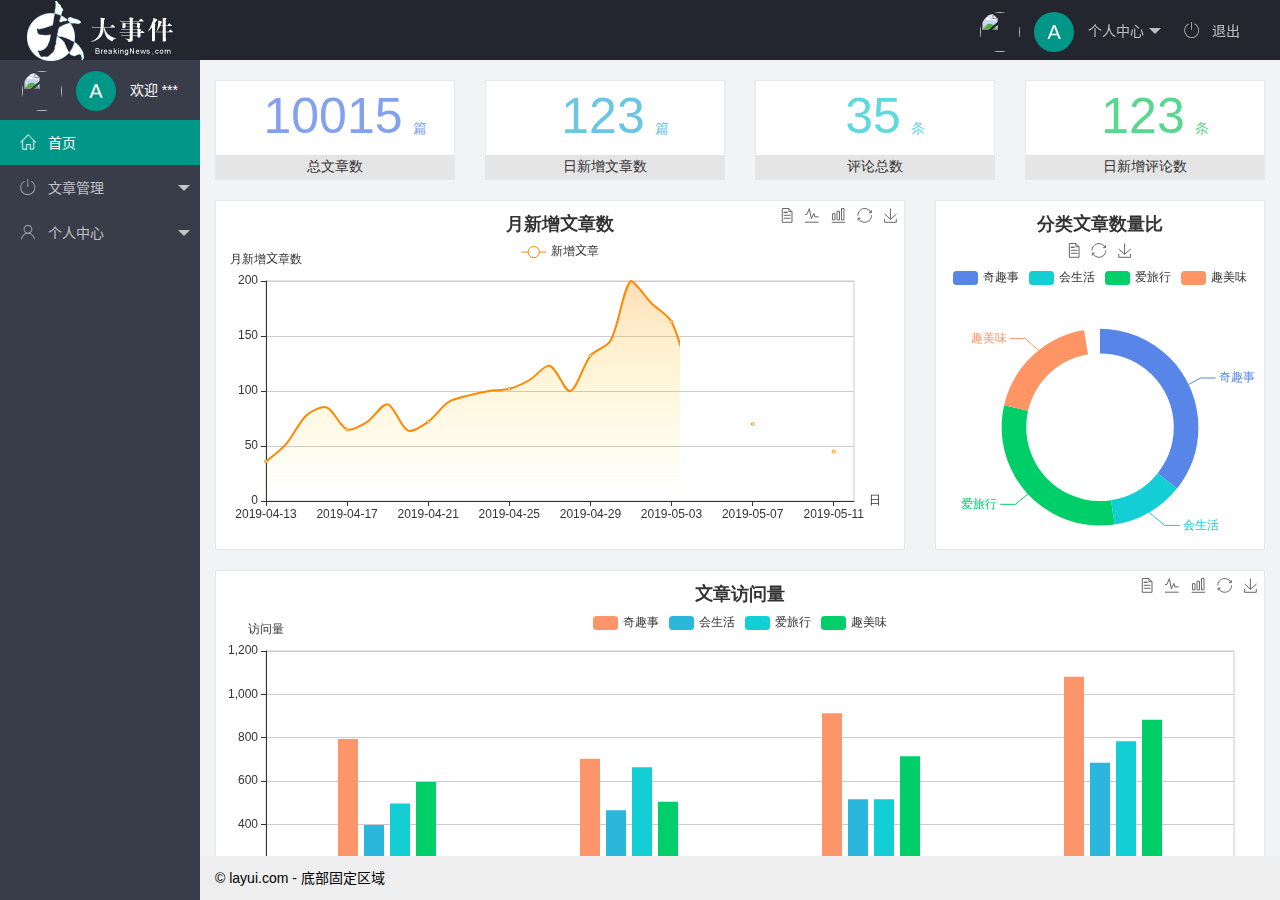
==== commit 8ce335de: "完成了项目的个人中心模块" ====
--- a/index.html
+++ b/index.html
@@ -50,7 +50,7 @@
 
                 <!-- 左侧导航区域（可配合layui已有的垂直导航） -->
                 <ul class="layui-nav layui-nav-tree" lay-filter="test"  lay-shrink="all">
-                    <li class="layui-nav-item layui-this"><a href="">
+                    <li class="layui-nav-item layui-this"><a href="/home/dashboard.html" target="fm">
                         <span class="iconfont icon-home"></span>
                         首页</a></li>
 
@@ -59,9 +59,9 @@
                             <span class="iconfont icon-tuichu"></span>
                             文章管理</a>
                         <dl class="layui-nav-child">
-                            <dd><a href="javascript:;"><i class="layui-icon layui-icon-app"></i>  文章类别</a></dd>
-                            <dd><a href="javascript:;"><i class="layui-icon layui-icon-app"></i>  文章列表</a></dd>
-                            <dd><a href="javascript:;"><i class="layui-icon layui-icon-app"></i>  发表文章</a></dd>
+                            <dd><a href="javascript:;"><i class="layui-icon layui-icon-app"></i>文章类别</a></dd>
+                            <dd><a href="javascript:;"><i class="layui-icon layui-icon-app"></i>文章列表</a></dd>
+                            <dd><a href="javascript:;"><i class="layui-icon layui-icon-app"></i>发表文章</a></dd>
                         </dl>
                     </li>
 
@@ -70,9 +70,9 @@
                             <span class="iconfont icon-user"></span>
                             个人中心</a>
                         <dl class="layui-nav-child">
-                            <dd><a href="javascript:;"><i class="layui-icon layui-icon-app"></i>  基本资料</a></dd>
-                            <dd><a href="javascript:;"><i class="layui-icon layui-icon-app"></i>  更换头像</a></dd>
-                            <dd><a href="javascript:;"><i class="layui-icon layui-icon-face-smile"></i>  重置密码</a></dd>
+                            <dd><a href="/user/user_info.html" target="fm"><i class="layui-icon layui-icon-app"></i>基本资料</a></dd>
+                            <dd><a href="/user/user_avatar.html" target="fm"><i class="layui-icon layui-icon-app"></i>更换头像</a></dd>
+                            <dd><a href="/user/user_pwd.html" target="fm"><i class="layui-icon layui-icon-app"></i>重置密码</a></dd>
                         </dl>
                     </li>
                 </ul>
@@ -81,7 +81,7 @@
 
         <div class="layui-body">
             <!-- 内容主体区域 -->
-            <iframe src="/home/dashboard.html" frameborder="0"></iframe>
+            <iframe src="/home/dashboard.html" name="fm" frameborder="0"></iframe>
         </div>
 
         <div class="layui-footer">
@@ -92,7 +92,7 @@
     
     <script src="/assets/lib/layui/layui.all.js"></script>
     <script src="/assets/lib/jquery.js"></script>
-    <script src="/assets/\/js/baseAPI.js"></script>
+    <script src="/assets/js/baseAPI.js"></script>
     <script src="/assets/js/index.js"></script>
 </body>
 
